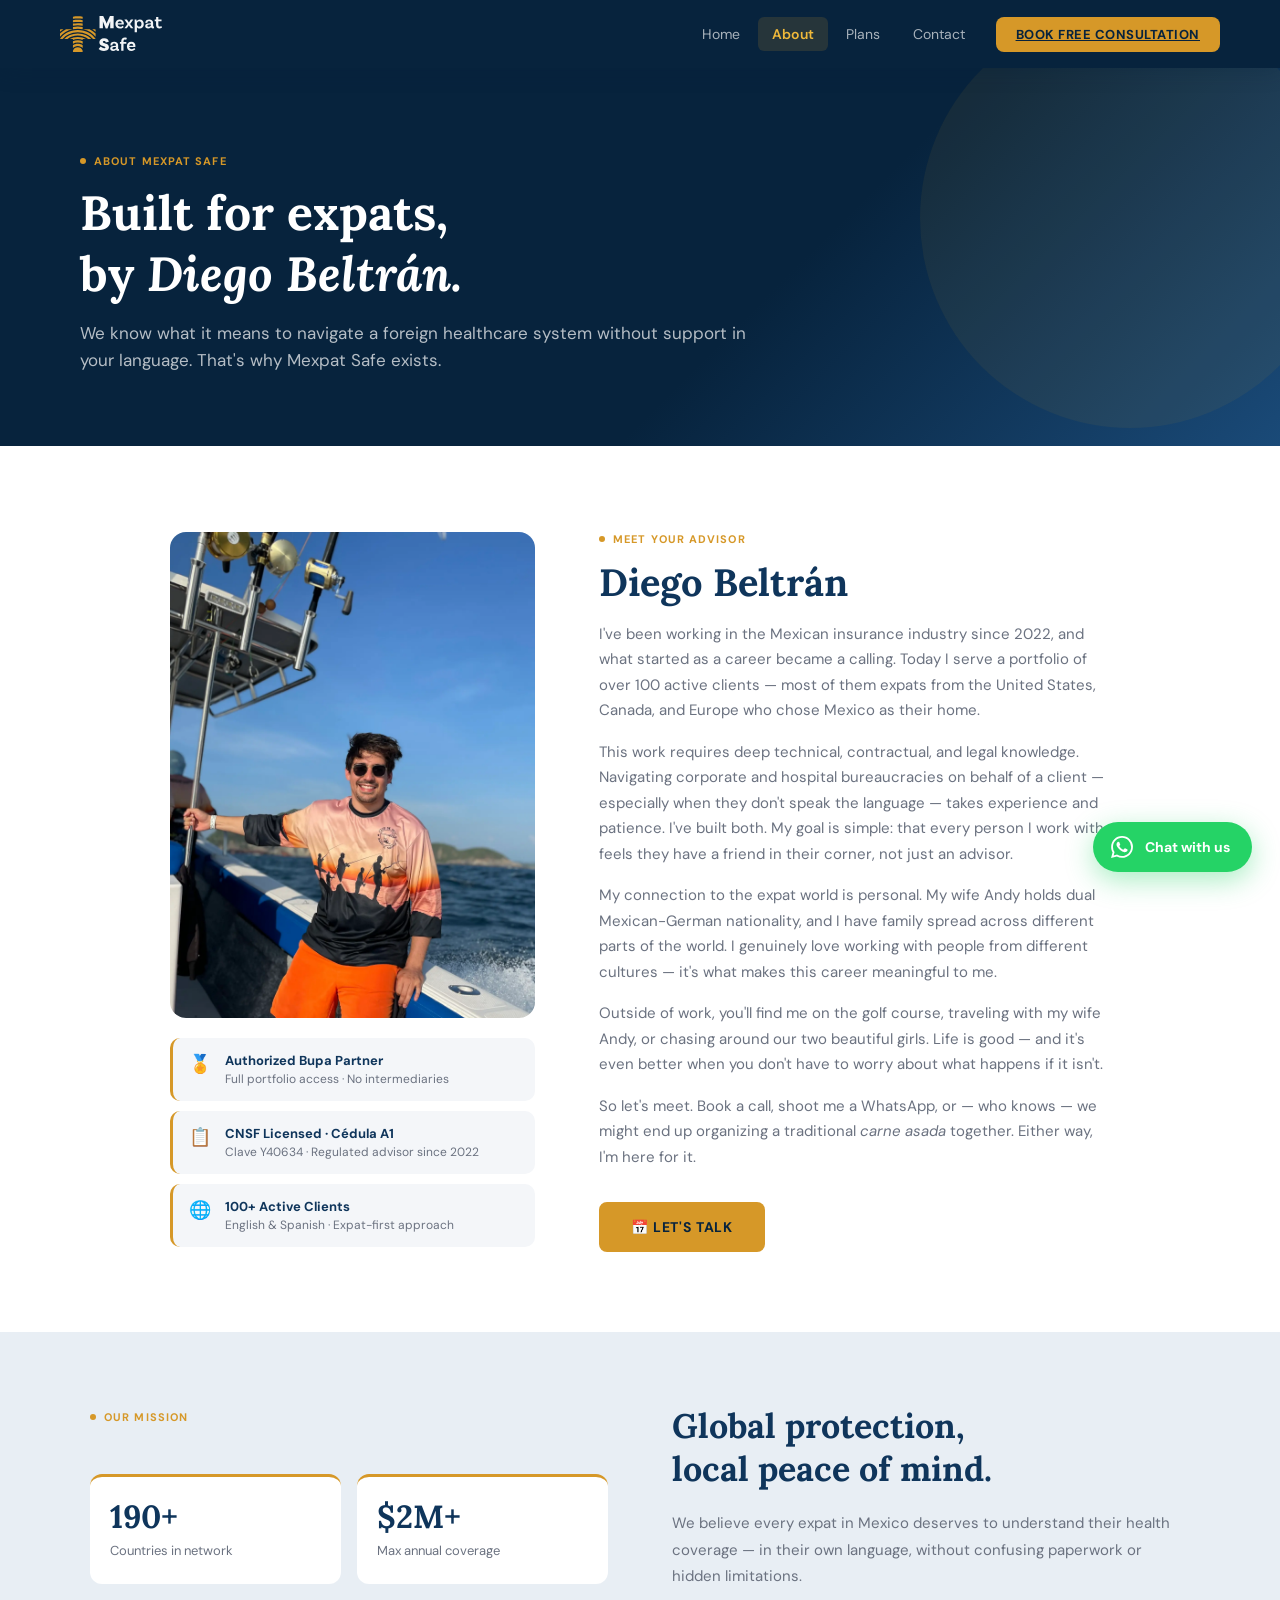
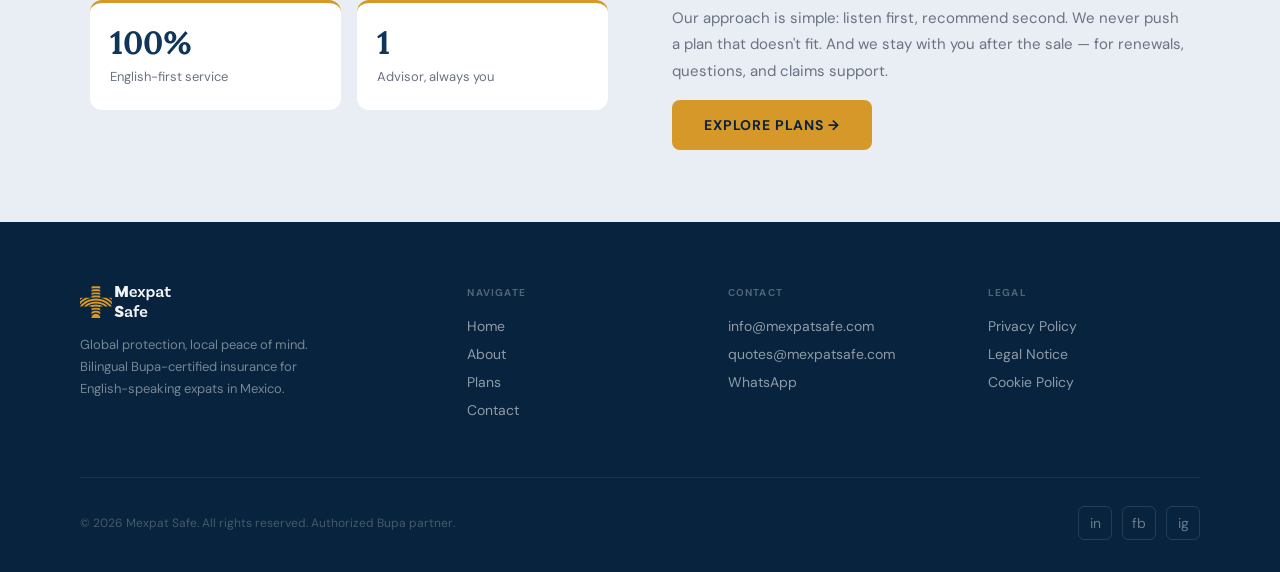
==== about.html @ c238d7e6 "Initial commit: sitio MexPatSafe — estructura espejo de cPanel - Corrige about.html y contact.html t" ====
<!DOCTYPE html>
<html lang="en">
<head>
<meta charset="UTF-8">
<meta name="viewport" content="width=device-width, initial-scale=1.0">

<!-- SEO -->
<title>About Mexpat Safe — Certified Bupa Insurance Advisor for Expats in Mexico</title>
<meta name="description" content="Meet Diego Beltrán, CNSF-licensed Bupa advisor with 100+ active clients. English-first health insurance service for expats living in Mexico since 2022.">
<meta name="robots" content="index, follow">
<link rel="canonical" href="https://www.mexpatsafe.com/about.html">

<!-- Open Graph -->
<meta property="og:type" content="website">
<meta property="og:url" content="https://www.mexpatsafe.com/about.html">
<meta property="og:title" content="About Mexpat Safe — Certified Bupa Insurance Advisor for Expats in Mexico">
<meta property="og:description" content="Meet Diego Beltrán, CNSF-licensed Bupa advisor with 100+ active clients. English-first health insurance service for expats living in Mexico since 2022.">
<meta property="og:image" content="https://www.mexpatsafe.com/images/og-home.png">
<meta property="og:image:width" content="1200">
<meta property="og:image:height" content="630">
<meta property="og:site_name" content="Mexpat Safe">
<meta property="og:locale" content="en_US">

<!-- Twitter Card -->
<meta name="twitter:card" content="summary_large_image">
<meta name="twitter:title" content="About Mexpat Safe — Certified Bupa Insurance Advisor for Expats in Mexico">
<meta name="twitter:description" content="Meet Diego Beltrán, CNSF-licensed Bupa advisor with 100+ active clients. English-first health insurance service for expats living in Mexico since 2022.">
<meta name="twitter:image" content="https://www.mexpatsafe.com/images/og-home.png">

<!-- Schema -->
<script type="application/ld+json">
{
  "@context": "https://schema.org",
  "@type": "Person",
  "name": "Diego Beltrán",
  "jobTitle": "Certified Bupa Insurance Advisor",
  "worksFor": { "@type": "InsuranceAgency", "name": "MexPatSafe", "url": "https://www.mexpatsafe.com" },
  "url": "https://www.mexpatsafe.com/about.html",
  "image": "https://www.mexpatsafe.com/images/mexpatsafe-diego-beltran-agent-bupa.webp",
  "knowsLanguage": ["en", "es"],
  "hasCredential": [
    { "@type": "EducationalOccupationalCredential", "name": "CNSF Cédula A1 — Clave Y40634", "credentialCategory": "Insurance License" },
    { "@type": "EducationalOccupationalCredential", "name": "Authorized Bupa Partner", "credentialCategory": "Insurance Partnership" }
  ]
}
</script>

<!-- GA4 -->
<script async src="https://www.googletagmanager.com/gtag/js?id=G-F5ZNZMM6CY"></script>
<script>
  window.dataLayer = window.dataLayer || [];
  function gtag(){dataLayer.push(arguments);}
  gtag('js', new Date());
  gtag('config', 'G-F5ZNZMM6CY');
</script>

<link href="https://fonts.googleapis.com/css2?family=Lora:ital,wght@0,400;0,600;0,700;1,400;1,600&family=DM+Sans:wght@300;400;500;600;700&display=swap" rel="stylesheet">
<link rel="icon" type="image/svg+xml" href="/assets/mexpatsafe-logo-cross.svg">
<link rel="stylesheet" href="/assets/styles.css">
<style>
  .nav-btn { text-decoration: none; }
  .nav-drawer a { text-decoration: none; }
</style>
</head>
<body>

<nav>
  <a href="index.html" class="logo">
    <img src="/assets/mexpatsafe-logo-white.svg" alt="MexPatSafe" style="height:36px;width:auto;">
  </a>
  <div class="nav-right">
    <a href="index.html" class="nav-btn">Home</a>
    <a href="about.html" class="nav-btn active">About</a>
    <a href="plans.html" class="nav-btn">Plans</a>
    <a href="contact.html" class="nav-btn">Contact</a>
    <a href="https://calendly.com/mexpatsafe-info/30min" target="_blank" rel="noopener" class="nav-cta">Book Free Consultation</a>
  </div>
  <button class="nav-hamburger" id="hamburger" onclick="toggleDrawer()" aria-label="Menu">
    <span></span><span></span><span></span>
  </button>
</nav>

<div class="nav-drawer" id="navDrawer">
  <div class="drawer-links">
    <a href="index.html" style="display:block;padding:12px 8px;color:rgba(255,255,255,0.8);text-decoration:none;font-size:17px;border-bottom:1px solid rgba(255,255,255,0.07)">Home</a>
    <a href="about.html" style="display:block;padding:12px 8px;color:rgba(255,255,255,0.8);text-decoration:none;font-size:17px;border-bottom:1px solid rgba(255,255,255,0.07)">About</a>
    <a href="plans.html" style="display:block;padding:12px 8px;color:rgba(255,255,255,0.8);text-decoration:none;font-size:17px;border-bottom:1px solid rgba(255,255,255,0.07)">Plans</a>
    <a href="contact.html" style="display:block;padding:12px 8px;color:rgba(255,255,255,0.8);text-decoration:none;font-size:17px">Contact</a>
  </div>
  <a href="https://calendly.com/mexpatsafe-info/30min" target="_blank" rel="noopener" class="drawer-cta" style="display:block;margin-top:20px;text-align:center;text-decoration:none">📅 Book Free Consultation</a>
</div>

<section class="hero-navy">
  <div class="inner">
    <div class="section-tag"><div class="stag-dot"></div><span>About Mexpat Safe</span></div>
    <h1>Built for expats,<br>by <em>Diego Beltrán.</em></h1>
    <p>We know what it means to navigate a foreign healthcare system without support in your language. That's why Mexpat Safe exists.</p>
  </div>
</section>

<section class="about-founder">
  <div class="about-grid">
    <div class="about-col-left">
      <div class="about-photo-wrap">
        <img src="/images/mexpatsafe-diego-beltran-agent-bupa.webp" alt="Diego Beltrán — Authorized Bupa Insurance Advisor, MexPatSafe" class="about-photo-img">
      </div>
      <div class="about-credentials">
        <div class="credential">
          <span class="ci">🏅</span>
          <div>
            <h4>Authorized Bupa Partner</h4>
            <p>Full portfolio access · No intermediaries</p>
          </div>
        </div>
        <div class="credential">
          <span class="ci">📋</span>
          <div>
            <h4>CNSF Licensed · Cédula A1</h4>
            <p>Clave Y40634 · Regulated advisor since 2022</p>
          </div>
        </div>
        <div class="credential">
          <span class="ci">🌐</span>
          <div>
            <h4>100+ Active Clients</h4>
            <p>English &amp; Spanish · Expat-first approach</p>
          </div>
        </div>
      </div>
    </div>
    <div>
      <div class="section-tag"><div class="stag-dot"></div><span>Meet your advisor</span></div>
      <h2 class="section-title">Diego Beltrán</h2>
      <p class="body-text" style="margin-bottom:16px">I've been working in the Mexican insurance industry since 2022, and what started as a career became a calling. Today I serve a portfolio of over 100 active clients — most of them expats from the United States, Canada, and Europe who chose Mexico as their home.</p>
      <p class="body-text" style="margin-bottom:16px">This work requires deep technical, contractual, and legal knowledge. Navigating corporate and hospital bureaucracies on behalf of a client — especially when they don't speak the language — takes experience and patience. I've built both. My goal is simple: that every person I work with feels they have a friend in their corner, not just an advisor.</p>
      <p class="body-text" style="margin-bottom:16px">My connection to the expat world is personal. My wife Andy holds dual Mexican-German nationality, and I have family spread across different parts of the world. I genuinely love working with people from different cultures — it's what makes this career meaningful to me.</p>
      <p class="body-text" style="margin-bottom:16px">Outside of work, you'll find me on the golf course, traveling with my wife Andy, or chasing around our two beautiful girls. Life is good — and it's even better when you don't have to worry about what happens if it isn't.</p>
      <p class="body-text" style="margin-bottom:32px">So let's meet. Book a call, shoot me a WhatsApp, or — who knows — we might end up organizing a traditional <em>carne asada</em> together. Either way, I'm here for it.</p>
      <a href="https://calendly.com/mexpatsafe-info/30min" target="_blank" rel="noopener" class="btn-primary">
        📅 Let's Talk
      </a>
    </div>
  </div>
</section>

<section class="about-mission">
  <div class="about-mission-inner">
    <div>
      <div class="section-tag"><div class="stag-dot"></div><span>Our Mission</span></div>
      <div class="mission-stats">
        <div class="mstat"><span class="mn">190+</span><span class="ml">Countries in network</span></div>
        <div class="mstat"><span class="mn">$2M+</span><span class="ml">Max annual coverage</span></div>
        <div class="mstat"><span class="mn">100%</span><span class="ml">English-first service</span></div>
        <div class="mstat"><span class="mn">1</span><span class="ml">Advisor, always you</span></div>
      </div>
    </div>
    <div class="about-mission-text">
      <h2>Global protection,<br>local peace of mind.</h2>
      <p>We believe every expat in Mexico deserves to understand their health coverage — in their own language, without confusing paperwork or hidden limitations.</p>
      <p>Our approach is simple: listen first, recommend second. We never push a plan that doesn't fit. And we stay with you after the sale — for renewals, questions, and claims support.</p>
      <a href="plans.html" class="btn-primary">Explore Plans →</a>
    </div>
  </div>
</section>

<footer>
    <div class="footer-top">
      <div class="footer-brand">
        <img src="/assets/mexpatsafe-logo-white.svg" alt="MexPatSafe" style="height:32px;width:auto;margin-bottom:14px;">
        <p class="footer-tagline">Global protection, local peace of mind. Bilingual Bupa-certified insurance for English-speaking expats in Mexico.</p>
      </div>
      <div class="footer-col">
        <h5>Navigate</h5>
        <a href="index.html">Home</a>
        <a href="about.html">About</a>
        <a href="plans.html">Plans</a>
        <a href="contact.html">Contact</a>
      </div>
      <div class="footer-col">
        <h5>Contact</h5>
        <a href="mailto:info@mexpatsafe.com">info@mexpatsafe.com</a>
        <a href="mailto:quotes@mexpatsafe.com">quotes@mexpatsafe.com</a>
        <a href="https://wa.me/522221285374?text=Hi.%20I%27m%20interested%20in%20a%20quote%20for%20a%20Bupa%20Insurance%20Plan" target="_blank">WhatsApp</a>
      </div>
      <div class="footer-col">
        <h5>Legal</h5>
        <a href="privacy.html">Privacy Policy</a>
        <a href="#">Legal Notice</a>
        <a href="#">Cookie Policy</a>
      </div>
    </div>
    <div class="footer-bottom">
      <span class="footer-copy">© 2026 Mexpat Safe. All rights reserved. Authorized Bupa partner.</span>
      <div class="social-icons">
        <a class="social-icon" href="#" aria-label="LinkedIn">in</a>
        <a class="social-icon" href="#" aria-label="Facebook">fb</a>
        <a class="social-icon" href="#" aria-label="Instagram">ig</a>
      </div>
    </div>
  </footer>

<a class="wa-float" href="https://wa.me/522221285374?text=Hi.%20I%27m%20interested%20in%20a%20quote%20for%20a%20Bupa%20Insurance%20Plan" target="_blank" rel="noopener" aria-label="WhatsApp">
  <svg viewBox="0 0 24 24"><path d="M17.472 14.382c-.297-.149-1.758-.867-2.03-.967-.273-.099-.471-.148-.67.15-.197.297-.767.966-.94 1.164-.173.199-.347.223-.644.075-.297-.15-1.255-.463-2.39-1.475-.883-.788-1.48-1.761-1.653-2.059-.173-.297-.018-.458.13-.606.134-.133.298-.347.446-.52.149-.174.198-.298.298-.497.099-.198.05-.371-.025-.52-.075-.149-.669-1.612-.916-2.207-.242-.579-.487-.5-.669-.51-.173-.008-.371-.01-.57-.01-.198 0-.52.074-.792.372-.272.297-1.04 1.016-1.04 2.479 0 1.462 1.065 2.875 1.213 3.074.149.198 2.096 3.2 5.077 4.487.709.306 1.262.489 1.694.625.712.227 1.36.195 1.871.118.571-.085 1.758-.719 2.006-1.413.248-.694.248-1.289.173-1.413-.074-.124-.272-.198-.57-.347m-5.421 7.403h-.004a9.87 9.87 0 01-5.031-1.378l-.361-.214-3.741.982.998-3.648-.235-.374a9.86 9.86 0 01-1.51-5.26c.001-5.45 4.436-9.884 9.888-9.884 2.64 0 5.122 1.03 6.988 2.898a9.825 9.825 0 012.893 6.994c-.003 5.45-4.437 9.884-9.885 9.884m8.413-18.297A11.815 11.815 0 0012.05 0C5.495 0 .16 5.335.157 11.892c0 2.096.547 4.142 1.588 5.945L.057 24l6.305-1.654a11.882 11.882 0 005.683 1.448h.005c6.554 0 11.89-5.335 11.893-11.893a11.821 11.821 0 00-3.48-8.413Z"/></svg>
  Chat with us
</a>

<script>
function toggleDrawer() {
  const drawer = document.getElementById('navDrawer');
  const ham = document.getElementById('hamburger');
  drawer.classList.toggle('open');
  ham.classList.toggle('open');
}
</script>
<script>
function initReveal() {
  const els = document.querySelectorAll('.reveal:not(.visible)');
  const io = new IntersectionObserver((entries) => {
    entries.forEach(e => {
      if (e.isIntersecting) { e.target.classList.add('visible'); io.unobserve(e.target); }
    });
  }, { threshold: 0.1 });
  els.forEach(el => io.observe(el));
}
document.addEventListener('DOMContentLoaded', initReveal);
</script>

</body>
</html>
---- assets/styles.css ----
/* ═══════════════════════════════════
   TOKENS
═══════════════════════════════════ */
:root {
  --navy:       #0F355B;
  --navy-deep:  #07233d;
  --navy-mid:   #1a4a78;
  --gold:       #D69828;
  --gold-light: #f0b93a;
  --gold-pale:  #fef9ec;
  --navy-soft:  #E8EEF4;
  --gray-bg:    #F4F6F9;
  --gray-light: #eef1f5;
  --gray-mid:   #dde3ec;
  --gray:       #6B7280;
  --dark:       #1F2937;
  --white:      #FFFFFF;
  --green:      #25D366;
  --r:          14px;
}

/* ═══════════════════════════════════
   RESET & BASE
═══════════════════════════════════ */
*, *::before, *::after { margin:0; padding:0; box-sizing:border-box; }

html { scroll-behavior: smooth; }

body {
  font-family: 'DM Sans', sans-serif;
  color: var(--dark);
  background: var(--white);
  overflow-x: hidden;
}

h1, h2, h3, h4 { font-family: 'Lora', serif; }

img { display: block; max-width: 100%; }

/* page classes removed — multi-page architecture */

/* ═══════════════════════════════════
   NAV
═══════════════════════════════════ */
nav {
  background: var(--navy-deep);
  padding: 0 60px;
  display: flex;
  justify-content: space-between;
  align-items: center;
  height: 68px;
  position: sticky;
  top: 0;
  z-index: 500;
  box-shadow: 0 2px 20px rgba(7,35,61,0.25);
}

.logo { display:flex; align-items:center; cursor:pointer; }

.nav-right { display:flex; gap:4px; align-items:center; }

.nav-btn {
  background: transparent;
  color: rgba(255,255,255,0.65);
  border: none;
  border-radius: 6px;
  padding: 8px 14px;
  font-family: 'DM Sans', sans-serif;
  font-weight: 400;
  font-size: 14px;
  cursor: pointer;
  transition: all 0.2s;
  letter-spacing: 0.01em;
}

.nav-btn.active,
.nav-btn:hover {
  background: rgba(214,152,40,0.15);
  color: var(--gold-light);
  font-weight: 600;
}

.nav-cta {
  background: var(--gold);
  color: var(--navy-deep);
  border: none;
  border-radius: 8px;
  padding: 9px 20px;
  font-family: 'DM Sans', sans-serif;
  font-weight: 700;
  font-size: 13px;
  cursor: pointer;
  margin-left: 12px;
  letter-spacing: 0.04em;
  text-transform: uppercase;
  transition: all 0.2s;
}

.nav-cta:hover { background: var(--gold-light); transform: translateY(-1px); }

/* hamburger */
.nav-hamburger {
  display: none;
  flex-direction: column;
  gap: 5px;
  cursor: pointer;
  padding: 4px;
  background: none;
  border: none;
}

.nav-hamburger span {
  display: block;
  width: 24px;
  height: 2px;
  background: white;
  border-radius: 2px;
  transition: all 0.3s;
}

.nav-hamburger.open span:nth-child(1) { transform: rotate(45deg) translate(5px, 5px); }
.nav-hamburger.open span:nth-child(2) { opacity: 0; }
.nav-hamburger.open span:nth-child(3) { transform: rotate(-45deg) translate(5px, -5px); }

/* mobile drawer */
.nav-drawer {
  display: none;
  position: fixed;
  top: 68px;
  left: 0; right: 0;
  background: var(--navy-deep);
  padding: 20px 24px 28px;
  z-index: 499;
  border-bottom: 2px solid var(--gold);
  transform: translateY(-10px);
  opacity: 0;
  transition: all 0.25s;
}

.nav-drawer.open {
  display: block;
  transform: translateY(0);
  opacity: 1;
}

.nav-drawer .drawer-links {
  display: flex;
  flex-direction: column;
  gap: 4px;
  margin-bottom: 20px;
}

.nav-drawer .drawer-links button {
  background: none;
  border: none;
  color: rgba(255,255,255,0.8);
  font-family: 'DM Sans', sans-serif;
  font-size: 17px;
  font-weight: 500;
  padding: 12px 8px;
  text-align: left;
  cursor: pointer;
  border-bottom: 1px solid rgba(255,255,255,0.07);
  transition: color 0.2s;
}

.nav-drawer .drawer-links button:hover { color: var(--gold-light); }

.nav-drawer .drawer-cta {
  width: 100%;
  background: var(--gold);
  color: var(--navy-deep);
  border: none;
  border-radius: 10px;
  padding: 15px;
  font-family: 'DM Sans', sans-serif;
  font-weight: 700;
  font-size: 15px;
  cursor: pointer;
  text-transform: uppercase;
  letter-spacing: 0.05em;
}

/* ═══════════════════════════════════
   HERO — image bg + overlay (like proposal)
═══════════════════════════════════ */
.hero {
  position: relative;
  min-height: 600px;
  display: flex;
  align-items: center;
  overflow: hidden;
}

.hero-bg {
  position: absolute;
  inset: 0;
  z-index: 0;
}

.hero-bg-img {
  width: 100%;
  height: 100%;
  object-fit: cover;
  object-position: center 35%;
  background: linear-gradient(160deg, #b8cedd 0%, #7fa5bf 40%, #4d7d9e 100%);
}

/* fallback gradient if no image */
.hero-bg-placeholder {
  width: 100%;
  height: 100%;
  background: linear-gradient(160deg, #c5d8e8 0%, #8cb3cc 40%, #5c88a6 100%);
}

.hero-bg::after {
  content: '';
  position: absolute;
  inset: 0;
  background: linear-gradient(
    105deg,
    rgba(7,35,61,0.72) 0%,
    rgba(7,35,61,0.55) 45%,
    rgba(7,35,61,0.18) 100%
  );
}

.hero-content {
  position: relative;
  z-index: 1;
  max-width: 680px;
  padding: 100px 0 100px 80px;
}

.hero-eyebrow {
  display: inline-flex;
  align-items: center;
  gap: 8px;
  background: rgba(214,152,40,0.2);
  border: 1px solid rgba(214,152,40,0.5);
  color: var(--gold-light);
  font-size: 10px;
  font-weight: 700;
  letter-spacing: 0.14em;
  text-transform: uppercase;
  padding: 6px 14px;
  border-radius: 3px;
  margin-bottom: 22px;
}

.hero-eyebrow::before {
  content: '';
  width: 5px;
  height: 5px;
  background: var(--gold-light);
  border-radius: 50%;
  flex-shrink: 0;
}

.hero h1 {
  font-size: clamp(38px, 5vw, 64px);
  color: white;
  line-height: 1.08;
  margin-bottom: 22px;
  font-weight: 700;
  letter-spacing: -0.02em;
  text-shadow: 0 2px 20px rgba(0,0,0,0.3);
}

.hero h1 em {
  font-style: italic;
  color: var(--gold-light);
}

.hero-sub {
  font-size: 17px;
  color: rgba(255,255,255,0.85);
  line-height: 1.65;
  margin-bottom: 36px;
  max-width: 480px;
  text-shadow: 0 1px 8px rgba(0,0,0,0.3);
}

.hero-stats {
  display: flex;
  flex-wrap: wrap;
  gap: 10px;
  margin-bottom: 36px;
}

.hstat {
  background: rgba(255,255,255,0.12);
  backdrop-filter: blur(12px);
  -webkit-backdrop-filter: blur(12px);
  border: 1px solid rgba(255,255,255,0.22);
  border-radius: 10px;
  padding: 11px 18px;
  text-align: center;
}

.hstat .n {
  font-family: 'Lora', serif;
  font-size: 20px;
  font-weight: 700;
  color: white;
  display: block;
  line-height: 1;
}

.hstat .l {
  font-size: 11px;
  color: rgba(255,255,255,0.65);
  font-weight: 500;
  margin-top: 3px;
  display: block;
}

.btn-primary {
  display: inline-flex;
  align-items: center;
  gap: 10px;
  background: var(--gold);
  color: var(--navy-deep);
  padding: 16px 32px;
  font-family: 'DM Sans', sans-serif;
  font-size: 14px;
  font-weight: 700;
  letter-spacing: 0.06em;
  text-transform: uppercase;
  text-decoration: none;
  border: none;
  border-radius: 8px;
  cursor: pointer;
  transition: all 0.25s;
}

.btn-primary:hover {
  background: var(--gold-light);
  transform: translateY(-2px);
  box-shadow: 0 10px 28px rgba(0,0,0,0.3);
}

/* ─── TRUST BAR ─── */
.trust-bar {
  background: var(--navy);
  padding: 16px 40px;
  display: flex;
  align-items: center;
  justify-content: center;
  gap: 0;
  flex-wrap: wrap;
}

.trust-item {
  display: flex;
  align-items: center;
  gap: 8px;
  color: rgba(255,255,255,0.8);
  font-size: 12px;
  font-weight: 400;
  padding: 4px 20px;
  border-right: 1px solid rgba(255,255,255,0.1);
}

.trust-item:last-child { border-right: none; }

.trust-item .dot {
  width: 5px; height: 5px;
  background: var(--gold);
  border-radius: 50%;
  flex-shrink: 0;
}

@media (max-width: 768px) {

}

/* removed */ .partner-inner-old {
  max-width: 960px;
  margin: 0 auto;
  display: flex;
  align-items: center;
  gap: 40px;
  flex-wrap: wrap;
}

.partner-logos {
  display: flex;
  align-items: center;
  gap: 16px;
  flex-shrink: 0;
  flex-wrap: wrap;
}

.partner-logo {
  display: flex;
  align-items: center;
  padding: 10px 16px;
  border: 1px solid var(--gray-mid);
  border-radius: 8px;
  background: white;
}

.partner-divider {
  width: 1px;
  height: 44px;
  background: var(--gray-mid);
  flex-shrink: 0;
}

@media (max-width: 768px) {





}

.partner-text {
  font-size: 14px;
  color: var(--gray);
  line-height: 1.7;
}

.partner-text strong { color: var(--navy); }

/* ═══════════════════════════════════
   SECTION SHARED
═══════════════════════════════════ */
.section-tag {
  display: inline-flex;
  align-items: center;
  gap: 8px;
  margin-bottom: 14px;
}

.stag-dot {
  width: 6px; height: 6px;
  border-radius: 50%;
  background: var(--gold);
  flex-shrink: 0;
}

.section-tag span {
  font-size: 11px;
  font-weight: 700;
  letter-spacing: 0.1em;
  text-transform: uppercase;
  color: var(--gold);
}

.section-label {
  font-size: 11px;
  font-weight: 700;
  letter-spacing: 0.14em;
  text-transform: uppercase;
  color: var(--gold);
  margin-bottom: 10px;
}

.section-title {
  font-family: 'Lora', serif;
  font-size: clamp(26px, 3vw, 38px);
  color: var(--navy);
  line-height: 1.2;
  margin-bottom: 16px;
}

.section-sub {
  font-size: 16px;
  color: var(--gray);
  line-height: 1.7;
  max-width: 520px;
}

.body-text {
  font-size: 15px;
  color: var(--gray);
  line-height: 1.7;
}

.body-text.white { color: rgba(255,255,255,0.75); }

/* ═══════════════════════════════════
   HOME — WHY MEXPATSAFE
═══════════════════════════════════ */
.why-section {
  background: var(--navy);
  padding: 90px 80px;
}

.why-header {
  text-align: center;
  margin-bottom: 56px;
}

.why-header .section-title { color: white; }
.why-header .section-sub { margin: 0 auto; color: rgba(255,255,255,0.6); }

.why-grid {
  display: grid;
  grid-template-columns: repeat(3, 1fr);
  gap: 0;
  border: 1px solid rgba(255,255,255,0.1);
  border-radius: var(--r);
  overflow: hidden;
  max-width: 1100px;
  margin: 0 auto;
}

.why-item {
  padding: 36px 32px;
  border-right: 1px solid rgba(255,255,255,0.1);
}

.why-item:last-child { border-right: none; }

.why-num {
  font-family: 'Lora', serif;
  font-size: 52px;
  font-weight: 700;
  color: rgba(255,255,255,0.06);
  line-height: 1;
  margin-bottom: -8px;
  letter-spacing: -2px;
}

.why-item h3 {
  font-family: 'Lora', serif;
  font-size: 18px;
  font-weight: 600;
  color: white;
  margin-bottom: 12px;
  line-height: 1.25;
}

.why-item p {
  font-size: 14px;
  color: rgba(255,255,255,0.6);
  line-height: 1.7;
}

.why-accent {
  display: inline-flex;
  align-items: center;
  gap: 6px;
  background: rgba(214,152,40,0.15);
  border: 1px solid rgba(214,152,40,0.3);
  border-radius: 20px;
  padding: 4px 12px;
  font-size: 11px;
  font-weight: 700;
  color: var(--gold-light);
  margin-top: 12px;
  letter-spacing: 0.3px;
}

/* ═══════════════════════════════════
   HOME — HOW IT WORKS
═══════════════════════════════════ */
.how-section {
  padding: 90px 80px;
  background: var(--white);
}

.how-inner {
  display: grid;
  grid-template-columns: 1fr 1fr;
  gap: 80px;
  align-items: center;
  max-width: 1100px;
  margin: 0 auto;
}

.steps { margin-top: 40px; display:flex; flex-direction:column; gap:0; }

.step {
  display: flex;
  gap: 24px;
  align-items: flex-start;
  padding: 24px 0;
  border-bottom: 1px solid var(--gray-light);
}

.step:last-child { border-bottom: none; }

.step-num {
  width: 40px; height: 40px;
  background: var(--navy);
  color: white;
  font-family: 'Lora', serif;
  font-size: 16px;
  font-weight: 700;
  border-radius: 8px;
  display: flex;
  align-items: center;
  justify-content: center;
  flex-shrink: 0;
}

.step h4 {
  font-family: 'Lora', serif;
  font-size: 17px;
  color: var(--navy);
  margin-bottom: 6px;
  font-weight: 600;
}

.step p {
  font-size: 14px;
  color: var(--gray);
  line-height: 1.65;
}

.how-visual {
  background: linear-gradient(160deg, #c5d8e8 0%, #8cb3cc 50%, #5c88a6 100%);
  border-radius: 16px;
  min-height: 380px;
  display: flex;
  align-items: center;
  justify-content: center;
  overflow: hidden;
  position: relative;
}

.how-visual-overlay {
  position: absolute;
  inset: 0;
  background: linear-gradient(to top, rgba(15,53,91,0.5) 0%, transparent 60%);
}

.how-visual-text {
  position: relative;
  z-index: 1;
  color: white;
  text-align: center;
  padding: 24px;
  font-size: 13px;
  opacity: 0.5;
}

/* ═══════════════════════════════════
   HOME — TESTIMONIALS
═══════════════════════════════════ */
.testimonials {
  background: var(--gray-bg);
  padding: 90px 80px;
}

.testimonials-header {
  text-align: center;
  margin-bottom: 56px;
}

.testimonials-grid {
  display: grid;
  grid-template-columns: repeat(3, 1fr);
  gap: 24px;
  max-width: 1100px;
  margin: 0 auto;
}

.testimonial-card {
  background: white;
  border-radius: var(--r);
  padding: 36px 32px;
  border-top: 3px solid var(--gold);
  box-shadow: 0 2px 12px rgba(15,53,91,0.06);
}

.quote-mark {
  font-family: 'Lora', serif;
  font-size: 56px;
  color: var(--gold);
  line-height: 0.8;
  display: block;
  margin-bottom: 16px;
}

.testimonial-text {
  font-size: 15px;
  color: var(--dark);
  line-height: 1.7;
  font-style: italic;
  margin-bottom: 24px;
}

.testimonial-author strong {
  font-size: 14px;
  color: var(--navy);
  display: block;
}

.testimonial-author span {
  font-size: 12px;
  color: var(--gray);
}

/* ═══════════════════════════════════
   HOME — CTA SECTION
═══════════════════════════════════ */
.home-cta {
  background: var(--navy);
  padding: 90px 80px;
  text-align: center;
  position: relative;
  overflow: hidden;
}

.home-cta::before {
  content: '';
  position: absolute;
  top: -80px; right: -80px;
  width: 400px; height: 400px;
  background: rgba(214,152,40,0.07);
  border-radius: 50%;
  pointer-events: none;
}

.home-cta::after {
  content: '';
  position: absolute;
  bottom: -100px; left: -60px;
  width: 350px; height: 350px;
  background: rgba(214,152,40,0.05);
  border-radius: 50%;
  pointer-events: none;
}

.home-cta h2 {
  font-family: 'Lora', serif;
  font-size: clamp(28px, 3.5vw, 44px);
  color: white;
  margin-bottom: 16px;
  position: relative;
  z-index: 1;
}

.home-cta p {
  font-size: 17px;
  color: rgba(255,255,255,0.65);
  margin-bottom: 40px;
  max-width: 500px;
  margin-left: auto;
  margin-right: auto;
  position: relative;
  z-index: 1;
}

.cta-btns {
  display: flex;
  gap: 16px;
  justify-content: center;
  flex-wrap: wrap;
  position: relative;
  z-index: 1;
}

.btn-gold {
  display: inline-flex;
  align-items: center;
  gap: 10px;
  background: var(--gold);
  color: var(--navy-deep);
  border: none;
  border-radius: 8px;
  padding: 16px 32px;
  font-family: 'DM Sans', sans-serif;
  font-weight: 700;
  font-size: 14px;
  cursor: pointer;
  letter-spacing: 0.04em;
  text-transform: uppercase;
  transition: all 0.2s;
}

.btn-gold:hover { background: var(--gold-light); transform: translateY(-2px); }

.btn-outline-white {
  display: inline-flex;
  align-items: center;
  gap: 10px;
  background: transparent;
  color: white;
  border: 1.5px solid rgba(255,255,255,0.35);
  border-radius: 8px;
  padding: 15px 28px;
  font-family: 'DM Sans', sans-serif;
  font-weight: 600;
  font-size: 14px;
  cursor: pointer;
  transition: all 0.2s;
}

.btn-outline-white:hover {
  border-color: white;
  background: rgba(255,255,255,0.08);
}

/* ═══════════════════════════════════
   ABOUT PAGE
═══════════════════════════════════ */
.hero-navy {
  background: linear-gradient(135deg, var(--navy-deep) 60%, var(--navy-mid) 100%);
  padding: 80px 80px 72px;
  position: relative;
  overflow: hidden;
}

.hero-navy::before {
  content: '';
  position: absolute;
  top: -60px; right: -60px;
  width: 420px; height: 420px;
  background: rgba(214,152,40,0.07);
  border-radius: 50%;
  pointer-events: none;
}

.hero-navy .inner { max-width: 680px; position: relative; z-index: 1; }
.hero-navy h1 { color: white; margin-bottom: 16px; font-size: clamp(30px, 4vw, 48px); }
.hero-navy p { color: rgba(255,255,255,0.7); font-size: 17px; line-height: 1.6; }

.about-founder {
  padding: 80px 80px;
  max-width: 1100px;
  margin: 0 auto;
}

.about-grid {
  display: grid;
  grid-template-columns: 1fr 1.4fr;
  gap: 64px;
  align-items: center;
}

.about-col-left {
  display: flex;
  flex-direction: column;
  gap: 20px;
}

.about-photo-wrap {
  border-radius: 16px;
  overflow: hidden;
  aspect-ratio: 3/4;
  width: 100%;
}

.about-photo-img {
  width: 100%;
  height: 100%;
  object-fit: cover;
  object-position: center 15%;
  display: block;
  transform: scale(1.2);
  transform-origin: center 15%;
}

.about-credentials {
  display: flex;
  flex-direction: column;
  gap: 10px;
}

.credential {
  display: flex;
  gap: 14px;
  align-items: flex-start;
  padding: 14px 16px;
  background: var(--gray-bg);
  border-radius: 10px;
  border-left: 3px solid var(--gold);
}

.credential .ci { font-size: 18px; flex-shrink: 0; }

.credential h4 {
  font-family: 'DM Sans', sans-serif;
  font-size: 13px;
  font-weight: 700;
  color: var(--navy);
  margin-bottom: 2px;
}

.credential p { font-size: 12px; color: var(--gray); }

.about-mission {
  background: var(--navy-soft);
  padding: 72px 80px;
}

.about-mission-inner {
  max-width: 1100px;
  margin: 0 auto;
  display: grid;
  grid-template-columns: 1fr 1fr;
  gap: 64px;
  align-items: start;
}

.mission-stats {
  display: grid;
  grid-template-columns: 1fr 1fr;
  gap: 16px;
  margin-top: 36px;
}

.mstat {
  background: white;
  border-radius: 12px;
  padding: 24px 20px;
  border-top: 3px solid var(--gold);
}

.mstat .mn {
  font-family: 'Lora', serif;
  font-size: 32px;
  font-weight: 700;
  color: var(--navy);
  display: block;
  line-height: 1;
  margin-bottom: 6px;
}

.mstat .ml { font-size: 13px; color: var(--gray); }

.about-mission-text h2 {
  font-size: clamp(24px, 3vw, 34px);
  color: var(--navy);
  margin-bottom: 20px;
}

.about-mission-text p {
  font-size: 15px;
  color: var(--gray);
  line-height: 1.75;
  margin-bottom: 16px;
}

/* ═══════════════════════════════════
   PLANS PAGE
═══════════════════════════════════ */
.plans-hero { padding: 80px 80px 64px; background: var(--navy-deep); position: relative; overflow: hidden; }
.plans-hero::before {
  content: '';
  position: absolute;
  top: -80px; right: -80px;
  width: 500px; height: 500px;
  background: rgba(214,152,40,0.06);
  border-radius: 50%;
  pointer-events: none;
}

.plans-hero .inner { max-width: 680px; position: relative; z-index: 1; }
.plans-hero h1 { color: white; font-size: clamp(30px, 4vw, 48px); margin-bottom: 14px; }
.plans-hero p { color: rgba(255,255,255,0.65); font-size: 17px; line-height: 1.6; }

.plans-profiles {
  padding: 80px;
  background: var(--white);
}

.profile-tabs {
  display: flex;
  gap: 8px;
  margin-bottom: 40px;
  flex-wrap: wrap;
}

.profile-tab {
  padding: 10px 20px;
  border: 1.5px solid var(--gray-mid);
  border-radius: 8px;
  background: white;
  font-family: 'DM Sans', sans-serif;
  font-size: 13px;
  font-weight: 600;
  color: var(--gray);
  cursor: pointer;
  transition: all 0.2s;
}

.profile-tab.active, .profile-tab:hover {
  background: var(--navy);
  border-color: var(--navy);
  color: white;
}

.profile-display {
  background: var(--gray-bg);
  border-radius: var(--r);
  padding: 40px 44px;
  border-left: 4px solid var(--gold);
}

.plan-name-display {
  font-family: 'Lora', serif;
  font-size: clamp(22px, 3vw, 30px);
  color: var(--navy);
  margin-bottom: 6px;
}

.plan-coverage-display {
  font-size: 15px;
  color: var(--gold);
  font-weight: 700;
  margin-bottom: 16px;
  letter-spacing: 0.02em;
}

.plan-desc-display {
  font-size: 15px;
  color: var(--gray);
  line-height: 1.7;
  margin-bottom: 20px;
}

.plan-highlight-display {
  display: inline-flex;
  align-items: center;
  gap: 8px;
  background: var(--navy);
  color: var(--gold-light);
  padding: 8px 18px;
  border-radius: 6px;
  font-size: 13px;
  font-weight: 600;
}

.plan-cta-section {
  background: var(--navy);
  padding: 72px 80px;
}

.plan-cta-inner {
  max-width: 1100px;
  margin: 0 auto;
  display: grid;
  grid-template-columns: 1fr 1fr;
  gap: 64px;
  align-items: center;
}

.plan-cta-section h2 { color: white; font-size: clamp(24px, 3vw, 36px); margin-bottom: 16px; }

.plan-cta-btns { display: flex; flex-direction: column; gap: 12px; margin-top: 28px; }

.btn-gold-sm {
  display: inline-flex;
  align-items: center;
  gap: 10px;
  background: var(--gold);
  color: var(--navy-deep);
  border: none;
  border-radius: 8px;
  padding: 14px 24px;
  font-family: 'DM Sans', sans-serif;
  font-weight: 700;
  font-size: 14px;
  cursor: pointer;
  transition: all 0.2s;
  width: fit-content;
}

.btn-gold-sm:hover { background: var(--gold-light); }

.btn-outline {
  display: inline-flex;
  align-items: center;
  gap: 10px;
  background: transparent;
  color: white;
  border: 1.5px solid rgba(255,255,255,0.3);
  border-radius: 8px;
  padding: 13px 24px;
  font-family: 'DM Sans', sans-serif;
  font-weight: 600;
  font-size: 14px;
  cursor: pointer;
  transition: all 0.2s;
  width: fit-content;
}

.btn-outline:hover { border-color: white; }

.comparison-section {
  padding: 80px;
  background: var(--gray-bg);
}

.comparison-section .inner { max-width: 1100px; margin: 0 auto; }
.comparison-section .header { margin-bottom: 48px; }
.comparison-section h2 { font-size: clamp(24px, 3vw, 36px); color: var(--navy); }

.comparison-grid {
  display: grid;
  grid-template-columns: repeat(3, 1fr);
  gap: 24px;
}

.comp-card {
  background: white;
  border-radius: var(--r);
  padding: 32px 28px;
  border-top: 3px solid var(--gold);
}

.comp-vs {
  font-size: 11px;
  font-weight: 700;
  letter-spacing: 0.1em;
  text-transform: uppercase;
  color: var(--gray);
  margin-bottom: 6px;
}

.comp-bupa {
  font-family: 'Lora', serif;
  font-size: 18px;
  color: var(--navy);
  margin-bottom: 14px;
  font-weight: 600;
}

.plans-faq {
  padding: 80px;
  background: white;
}

.plans-faq .grid {
  max-width: 1100px;
  margin: 0 auto;
  display: grid;
  grid-template-columns: 1fr 1.5fr;
  gap: 64px;
}

.plans-faq h2 { font-size: clamp(24px, 3vw, 34px); color: var(--navy); margin-top: 12px; }

.faq-items { display: flex; flex-direction: column; gap: 0; }

.faq-border {
  padding: 22px 0;
  border-bottom: 1px solid var(--gray-light);
}

.faq-border:last-child { border-bottom: none; }

.faq-q {
  font-family: 'Lora', serif;
  font-size: 16px;
  font-weight: 600;
  color: var(--navy);
  margin-bottom: 10px;
}

.cta-navy {
  background: var(--navy);
  padding: 80px;
  text-align: center;
}

.cta-navy h1 { color: white; font-size: clamp(26px, 3.5vw, 40px); margin-bottom: 14px; }

/* ═══════════════════════════════════
   CONTACT PAGE
═══════════════════════════════════ */
.contact-paths {
  padding: 80px;
  background: var(--white);
}

.contact-paths .header {
  max-width: 600px;
  margin: 0 auto 48px;
  text-align: center;
}

.contact-paths h2 { font-size: clamp(24px, 3vw, 36px); color: var(--navy); margin-top: 10px; }

.contact-grid {
  display: grid;
  grid-template-columns: 1fr 1fr;
  gap: 24px;
  max-width: 900px;
  margin: 0 auto;
}

.contact-card {
  background: var(--gray-bg);
  border-radius: var(--r);
  padding: 36px 32px;
  border: 1.5px solid var(--gray-mid);
  display: flex;
  flex-direction: column;
}

.contact-card .card-emoji { font-size: 32px; display: block; margin-bottom: 16px; }
.contact-card h3 { font-family: 'Lora', serif; font-size: 20px; color: var(--navy); margin-bottom: 12px; }

.contact-list { margin-bottom: 28px; display: flex; flex-direction: column; gap: 10px; }

.contact-list-item {
  display: flex;
  gap: 10px;
  font-size: 13px;
  color: var(--gray);
  line-height: 1.5;
}

.ccheck {
  color: var(--gold);
  font-weight: 700;
  flex-shrink: 0;
}

.btn-green {
  background: var(--green);
  color: white;
  border: none;
  border-radius: 8px;
  padding: 14px 24px;
  font-family: 'DM Sans', sans-serif;
  font-weight: 700;
  font-size: 14px;
  cursor: pointer;
  margin-top: auto;
  transition: opacity 0.2s;
}

.btn-green:hover { opacity: 0.88; }

.consult-options { display: flex; flex-direction: column; gap: 14px; margin-bottom: 28px; }

.consult-option {
  display: flex;
  gap: 16px;
  align-items: center;
  padding: 14px 16px;
  background: white;
  border-radius: 10px;
  border: 1px solid var(--gray-mid);
}

.consult-time {
  font-family: 'Lora', serif;
  font-size: 20px;
  font-weight: 700;
  color: var(--navy);
  white-space: nowrap;
  min-width: 52px;
}

.consult-label {
  font-size: 14px;
  font-weight: 600;
  color: var(--navy);
  margin-bottom: 3px;
}

.consult-desc { font-size: 12px; color: var(--gray); }

.trust-section {
  background: var(--navy);
  padding: 48px 80px;
}

.trust-section .inner {
  max-width: 900px;
  margin: 0 auto;
  display: grid;
  grid-template-columns: repeat(4, 1fr);
  gap: 24px;
}

.trust-card {
  text-align: center;
  padding: 24px 16px;
}

.trust-card .ti { font-size: 28px; margin-bottom: 10px; }
.trust-card .tl { font-family: 'Lora', serif; font-size: 15px; color: white; margin-bottom: 6px; font-weight: 600; }
.trust-card .td { font-size: 12px; color: rgba(255,255,255,0.5); }

.contact-info {
  padding: 80px;
  background: var(--gray-bg);
}

.contact-info .grid {
  max-width: 1000px;
  margin: 0 auto;
  display: grid;
  grid-template-columns: 1fr 1.2fr;
  gap: 64px;
  align-items: start;
}

.contact-info h2 { font-size: clamp(22px, 3vw, 32px); color: var(--navy); margin-top: 10px; margin-bottom: 28px; }

.contact-details { display: flex; flex-direction: column; gap: 18px; }

.contact-detail {
  display: flex;
  gap: 14px;
  align-items: flex-start;
}

.detail-label { font-size: 11px; font-weight: 700; text-transform: uppercase; letter-spacing: 0.08em; color: var(--gray); margin-bottom: 3px; }
.detail-value { font-size: 15px; color: var(--navy); font-weight: 600; }

.response-card {
  background: white;
  border-radius: var(--r);
  padding: 32px 28px;
  border-top: 3px solid var(--gold);
}

.response-label { font-size: 11px; font-weight: 700; letter-spacing: 0.1em; text-transform: uppercase; color: var(--gold); margin-bottom: 8px; }

.response-card h3 { font-family: 'Lora', serif; font-size: 19px; color: var(--navy); margin-bottom: 20px; }

.response-items { display: flex; flex-direction: column; gap: 12px; }

.response-item {
  display: flex;
  gap: 12px;
  font-size: 13px;
  color: var(--gray);
  line-height: 1.55;
}

.response-item .arrow { color: var(--gold); font-weight: 700; flex-shrink: 0; margin-top: 1px; }

/* ═══════════════════════════════════
   FOOTER
═══════════════════════════════════ */
footer {
  background: var(--navy-deep);
  padding: 64px 80px 32px;
  color: white;
}

.footer-top {
  display: grid;
  grid-template-columns: 1.6fr 1fr 1fr 1fr;
  gap: 48px;
  padding-bottom: 48px;
  border-bottom: 1px solid rgba(255,255,255,0.08);
  margin-bottom: 28px;
}

.footer-brand {}

.footer-tagline {
  font-size: 13px;
  color: rgba(255,255,255,0.45);
  line-height: 1.7;
  margin-top: 16px;
  max-width: 260px;
}

.footer-col h5 {
  font-family: 'DM Sans', sans-serif;
  font-size: 10px;
  font-weight: 700;
  letter-spacing: 0.12em;
  text-transform: uppercase;
  color: rgba(255,255,255,0.3);
  margin-bottom: 18px;
}

.footer-col a {
  display: block;
  color: rgba(255,255,255,0.55);
  text-decoration: none;
  font-size: 14px;
  margin-bottom: 10px;
  transition: color 0.2s;
  cursor: pointer;
}

.footer-col a:hover { color: white; }

.footer-bottom {
  display: flex;
  justify-content: space-between;
  align-items: center;
}

.footer-copy { color: rgba(255,255,255,0.25); font-size: 12px; }

.social-icons { display: flex; gap: 10px; }

.social-icon {
  width: 34px; height: 34px;
  border: 1px solid rgba(255,255,255,0.12);
  border-radius: 6px;
  display: flex;
  align-items: center;
  justify-content: center;
  color: rgba(255,255,255,0.4);
  font-size: 14px;
  text-decoration: none;
  transition: all 0.2s;
  cursor: pointer;
}

.social-icon:hover { border-color: var(--gold); color: var(--gold); }

/* ═══════════════════════════════════
   FLOATING WHATSAPP
═══════════════════════════════════ */
.wa-float {
  position: fixed;
  bottom: 28px;
  right: 28px;
  z-index: 1000;
  display: flex;
  align-items: center;
  gap: 12px;
  background: var(--green);
  color: white;
  border: none;
  border-radius: 50px;
  padding: 14px 22px 14px 18px;
  font-family: 'DM Sans', sans-serif;
  font-weight: 700;
  font-size: 14px;
  cursor: pointer;
  box-shadow: 0 8px 28px rgba(37,211,102,0.4);
  transition: all 0.25s;
  text-decoration: none;
}

.wa-float:hover {
  transform: translateY(-3px);
  box-shadow: 0 14px 36px rgba(37,211,102,0.5);
}

.wa-float svg { width: 22px; height: 22px; fill: white; flex-shrink: 0; }

/* ═══════════════════════════════════
   SCROLL ANIMATIONS
═══════════════════════════════════ */
.reveal {
  opacity: 0;
  transform: translateY(24px);
  transition: opacity 0.6s ease, transform 0.6s ease;
}

.reveal.visible {
  opacity: 1;
  transform: translateY(0);
}

.reveal-delay-1 { transition-delay: 0.1s; }
.reveal-delay-2 { transition-delay: 0.2s; }
.reveal-delay-3 { transition-delay: 0.3s; }
.reveal-delay-4 { transition-delay: 0.4s; }

/* ═══════════════════════════════════
   RESPONSIVE — MOBILE FIRST BREAKPOINTS
═══════════════════════════════════ */

/* Tablet 1024px */
@media (max-width: 1024px) {
  nav { padding: 0 32px; }
  .hero-content { padding: 64px 40px 64px 40px; }


  .why-section,
  .how-section,
  .testimonials,
  .home-cta,
  .about-founder,
  .about-mission,
  .plans-profiles,
  .plan-cta-section,
  .comparison-section,
  .plans-faq,
  .cta-navy,
  .contact-paths,
  .trust-section,
  .contact-info { padding-left: 40px; padding-right: 40px; }
  .footer-top { grid-template-columns: 1fr 1fr; gap: 40px; }
  footer { padding: 56px 40px 28px; }
}

/* Mobile 768px */
@media (max-width: 768px) {
  /* nav */
  nav { padding: 0 20px; height: 60px; }
  .nav-right { display: none; }
  .nav-hamburger { display: flex; }

  /* hero */
  .hero { min-height: 100svh; }
  .hero-bg::after {
    background: linear-gradient(
      to bottom,
      rgba(7,35,61,0.25) 0%,
      rgba(7,35,61,0.55) 55%,
      rgba(7,35,61,0.75) 100%
    );
  }
  .hero-content { padding: 170px 24px 80px; max-width: 100%; text-align: center; }
  .hero h1 { font-size: clamp(30px, 7vw, 42px); }
  .hero-sub { font-size: 15px; max-width: 100%; }
  .hero-stats {
    flex-wrap: nowrap;
    overflow-x: auto;
    -webkit-overflow-scrolling: touch;
    scrollbar-width: none;
    padding-bottom: 4px;
    justify-content: center;
  }
  .hero-stats::-webkit-scrollbar { display: none; }
  .btn-primary { width: 100%; justify-content: center; }
  .partner-bar { padding: 18px 20px; }
  .partner-bar-inner { flex-direction: column; align-items: flex-start; gap: 16px; }
  .pb-divider { display: none; }
  .pb-text { font-size: 12px; }

  /* trust bar */



  /* partner strip */




  /* sections padding */
  .why-section,
  .how-section,
  .testimonials,
  .home-cta,
  .about-founder,
  .about-mission,
  .plans-profiles,
  .plan-cta-section,
  .comparison-section,
  .plans-faq,
  .cta-navy,
  .contact-paths,
  .trust-section,
  .contact-info { padding: 56px 20px; }

  .hero-navy { padding: 56px 20px 48px; }
  .plans-hero { padding: 56px 20px 48px; }

  /* grids collapse */
  .why-grid { grid-template-columns: 1fr; }
  .why-item { border-right: none; border-bottom: 1px solid rgba(255,255,255,0.1); }
  .why-item:last-child { border-bottom: none; }

  .how-inner { grid-template-columns: 1fr; gap: 40px; }
  .how-visual { min-height: 220px; }

  .testimonials-grid { grid-template-columns: 1fr; }

  .about-grid { grid-template-columns: 1fr; gap: 36px; }
  .about-photo-wrap {
    aspect-ratio: 4/5;
    max-height: none;
    height: 75vw;
    max-height: 480px;
    border-radius: 12px;
  }
  .about-col-left { gap: 16px; }
  .about-photo-wrap { aspect-ratio: 4/5; }
  .about-photo-img { object-position: center 66%; }
  .credential { padding: 12px 14px; }

  .about-mission-inner { grid-template-columns: 1fr; gap: 40px; }
  .mission-stats { grid-template-columns: 1fr 1fr; }

  .plan-cta-inner { grid-template-columns: 1fr; gap: 36px; }
  .comparison-grid { grid-template-columns: 1fr; }
  .plans-faq .grid { grid-template-columns: 1fr; gap: 36px; }

  .trust-section .inner { grid-template-columns: 1fr 1fr; gap: 20px; }

  .contact-grid { grid-template-columns: 1fr; }
  .contact-info .grid { grid-template-columns: 1fr; gap: 36px; }

  .cta-btns { flex-direction: column; align-items: stretch; }
  .btn-gold, .btn-outline-white { justify-content: center; }

  .plan-cta-btns { flex-direction: column; align-items: stretch; }
  .btn-gold-sm, .btn-outline { justify-content: center; width: 100%; }

  /* footer */
  .footer-top { grid-template-columns: 1fr; gap: 32px; }
  footer { padding: 48px 20px 24px; }
  .footer-bottom { flex-direction: column; gap: 16px; text-align: center; }

  /* floating wa */
  .wa-float { bottom: 20px; right: 16px; padding: 12px 18px 12px 14px; font-size: 13px; }
}

/* Small mobile 480px */
@media (max-width: 480px) {
  .hero-content { padding-top: 140px; }
  .hstat { padding: 9px 14px; }
  .hstat .n { font-size: 17px; }
  .mission-stats { grid-template-columns: 1fr; }
  .trust-section .inner { grid-template-columns: 1fr 1fr; }
  .profile-tabs { gap: 6px; }
  .profile-tab { font-size: 12px; padding: 8px 14px; }
}

  /* ═══════════════════════════════════
     HERO SLIDESHOW
  ═══════════════════════════════════ */
  .hero-slide-wrap {
    position: absolute;
    inset: 0;
    z-index: 0;
  }

  .hero-slide-wrap img {
    position: absolute;
    inset: 0;
    width: 100%;
    height: 100%;
    object-fit: cover;
    object-position: center 35%;
    opacity: 0;
    transition: opacity 1.2s ease;
  }

  .hero-slide-wrap img.active {
    opacity: 1;
  }

  .hero-dots {
    position: absolute;
    bottom: 28px;
    left: 80px;
    z-index: 10;
    display: flex;
    gap: 8px;
    align-items: center;
  }

  .hero-dot {
    width: 8px; height: 8px;
    border-radius: 50%;
    background: rgba(255,255,255,0.4);
    cursor: pointer;
    transition: all 0.3s;
    border: none;
    padding: 0;
  }

  .hero-dot.active {
    background: var(--gold);
    transform: scale(1.3);
  }

  @media (max-width: 768px) {
    .hero-dots { left: 20px; bottom: 20px; }
  }


  /* ─── PARTNER BAR fusionado ─── */
  .partner-bar {
    background: var(--white);
    border-bottom: 1px solid var(--gray-mid);
    padding: 20px 80px;
  }

  .partner-bar-inner {
    max-width: 1100px;
    margin: 0 auto;
    display: flex;
    align-items: center;
    gap: 32px;
  }

  .partner-bar-logos {
    display: flex;
    align-items: center;
    gap: 16px;
    flex-shrink: 0;
  }

  .pb-sep {
    width: 1px;
    height: 28px;
    background: var(--gray-mid);
    flex-shrink: 0;
  }

  .pb-divider {
    width: 1px;
    height: 40px;
    background: var(--gray-mid);
    flex-shrink: 0;
  }

  .pb-text {
    font-size: 13px;
    color: var(--gray);
    line-height: 1.6;
  }

  .pb-text strong { color: var(--navy); }
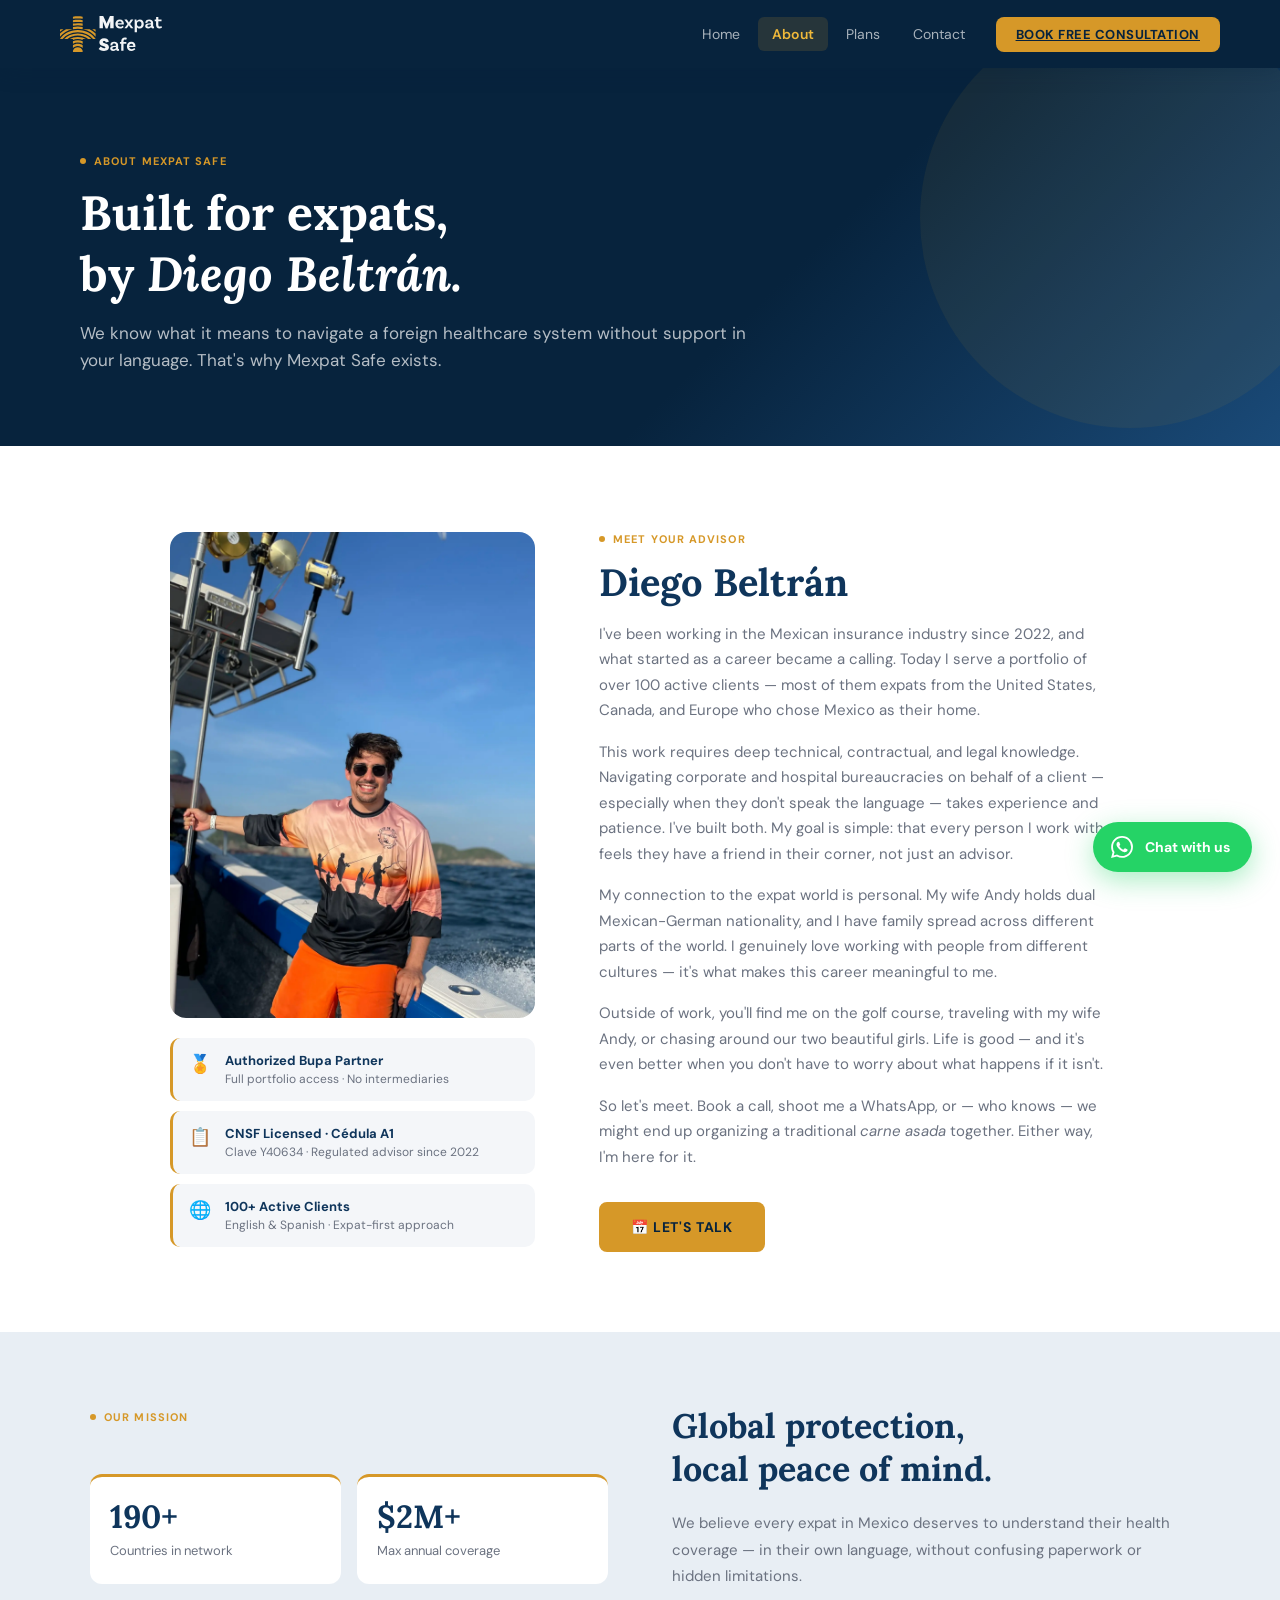
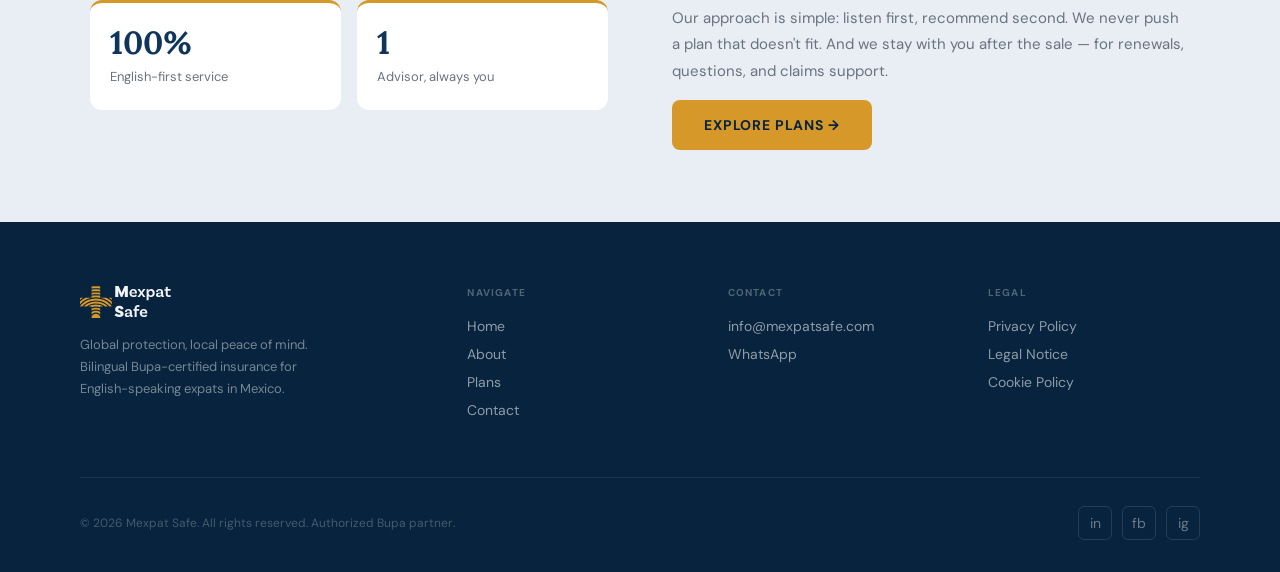
==== commit 75e7758c: "Fase 0 instrumentacion + CI deploy" ====
--- a/about.html
+++ b/about.html
@@ -73,7 +73,7 @@
     <a href="about.html" class="nav-btn active">About</a>
     <a href="plans.html" class="nav-btn">Plans</a>
     <a href="contact.html" class="nav-btn">Contact</a>
-    <a href="https://calendly.com/mexpatsafe-info/30min" target="_blank" rel="noopener" class="nav-cta">Book Free Consultation</a>
+    <a data-cta-position="nav-cal" href="https://calendly.com/mexpatsafe-info/30min" target="_blank" rel="noopener" class="nav-cta">Book Free Consultation</a>
   </div>
   <button class="nav-hamburger" id="hamburger" onclick="toggleDrawer()" aria-label="Menu">
     <span></span><span></span><span></span>
@@ -87,7 +87,7 @@
     <a href="plans.html" style="display:block;padding:12px 8px;color:rgba(255,255,255,0.8);text-decoration:none;font-size:17px;border-bottom:1px solid rgba(255,255,255,0.07)">Plans</a>
     <a href="contact.html" style="display:block;padding:12px 8px;color:rgba(255,255,255,0.8);text-decoration:none;font-size:17px">Contact</a>
   </div>
-  <a href="https://calendly.com/mexpatsafe-info/30min" target="_blank" rel="noopener" class="drawer-cta" style="display:block;margin-top:20px;text-align:center;text-decoration:none">📅 Book Free Consultation</a>
+  <a data-cta-position="drawer-cal" href="https://calendly.com/mexpatsafe-info/30min" target="_blank" rel="noopener" class="drawer-cta" style="display:block;margin-top:20px;text-align:center;text-decoration:none">📅 Book Free Consultation</a>
 </div>
 
 <section class="hero-navy">
@@ -136,7 +136,7 @@
       <p class="body-text" style="margin-bottom:16px">My connection to the expat world is personal. My wife Andy holds dual Mexican-German nationality, and I have family spread across different parts of the world. I genuinely love working with people from different cultures — it's what makes this career meaningful to me.</p>
       <p class="body-text" style="margin-bottom:16px">Outside of work, you'll find me on the golf course, traveling with my wife Andy, or chasing around our two beautiful girls. Life is good — and it's even better when you don't have to worry about what happens if it isn't.</p>
       <p class="body-text" style="margin-bottom:32px">So let's meet. Book a call, shoot me a WhatsApp, or — who knows — we might end up organizing a traditional <em>carne asada</em> together. Either way, I'm here for it.</p>
-      <a href="https://calendly.com/mexpatsafe-info/30min" target="_blank" rel="noopener" class="btn-primary">
+      <a data-cta-position="hero-cal" href="https://calendly.com/mexpatsafe-info/30min" target="_blank" rel="noopener" class="btn-primary">
         📅 Let's Talk
       </a>
     </div>
@@ -178,9 +178,8 @@
       </div>
       <div class="footer-col">
         <h5>Contact</h5>
-        <a href="mailto:info@mexpatsafe.com">info@mexpatsafe.com</a>
-        <a href="mailto:quotes@mexpatsafe.com">quotes@mexpatsafe.com</a>
-        <a href="https://wa.me/522221285374?text=Hi.%20I%27m%20interested%20in%20a%20quote%20for%20a%20Bupa%20Insurance%20Plan" target="_blank">WhatsApp</a>
+        <a data-cta-position="footer-email" href="mailto:info@mexpatsafe.com">info@mexpatsafe.com</a>
+        <a data-cta-position="footer-wa" href="https://wa.me/522221285374?text=Hi.%20I%27m%20interested%20in%20a%20quote%20for%20a%20Bupa%20Insurance%20Plan" target="_blank">WhatsApp</a>
       </div>
       <div class="footer-col">
         <h5>Legal</h5>
@@ -199,7 +198,7 @@
     </div>
   </footer>
 
-<a class="wa-float" href="https://wa.me/522221285374?text=Hi.%20I%27m%20interested%20in%20a%20quote%20for%20a%20Bupa%20Insurance%20Plan" target="_blank" rel="noopener" aria-label="WhatsApp">
+<a data-cta-position="floating-wa" class="wa-float" href="https://wa.me/522221285374?text=Hi.%20I%27m%20interested%20in%20a%20quote%20for%20a%20Bupa%20Insurance%20Plan" target="_blank" rel="noopener" aria-label="WhatsApp">
   <svg viewBox="0 0 24 24"><path d="M17.472 14.382c-.297-.149-1.758-.867-2.03-.967-.273-.099-.471-.148-.67.15-.197.297-.767.966-.94 1.164-.173.199-.347.223-.644.075-.297-.15-1.255-.463-2.39-1.475-.883-.788-1.48-1.761-1.653-2.059-.173-.297-.018-.458.13-.606.134-.133.298-.347.446-.52.149-.174.198-.298.298-.497.099-.198.05-.371-.025-.52-.075-.149-.669-1.612-.916-2.207-.242-.579-.487-.5-.669-.51-.173-.008-.371-.01-.57-.01-.198 0-.52.074-.792.372-.272.297-1.04 1.016-1.04 2.479 0 1.462 1.065 2.875 1.213 3.074.149.198 2.096 3.2 5.077 4.487.709.306 1.262.489 1.694.625.712.227 1.36.195 1.871.118.571-.085 1.758-.719 2.006-1.413.248-.694.248-1.289.173-1.413-.074-.124-.272-.198-.57-.347m-5.421 7.403h-.004a9.87 9.87 0 01-5.031-1.378l-.361-.214-3.741.982.998-3.648-.235-.374a9.86 9.86 0 01-1.51-5.26c.001-5.45 4.436-9.884 9.888-9.884 2.64 0 5.122 1.03 6.988 2.898a9.825 9.825 0 012.893 6.994c-.003 5.45-4.437 9.884-9.885 9.884m8.413-18.297A11.815 11.815 0 0012.05 0C5.495 0 .16 5.335.157 11.892c0 2.096.547 4.142 1.588 5.945L.057 24l6.305-1.654a11.882 11.882 0 005.683 1.448h.005c6.554 0 11.89-5.335 11.893-11.893a11.821 11.821 0 00-3.48-8.413Z"/></svg>
   Chat with us
 </a>
@@ -225,5 +224,6 @@
 document.addEventListener('DOMContentLoaded', initReveal);
 </script>
 
+<script src="/assets/js/analytics.js" defer></script>
 </body>
 </html>
